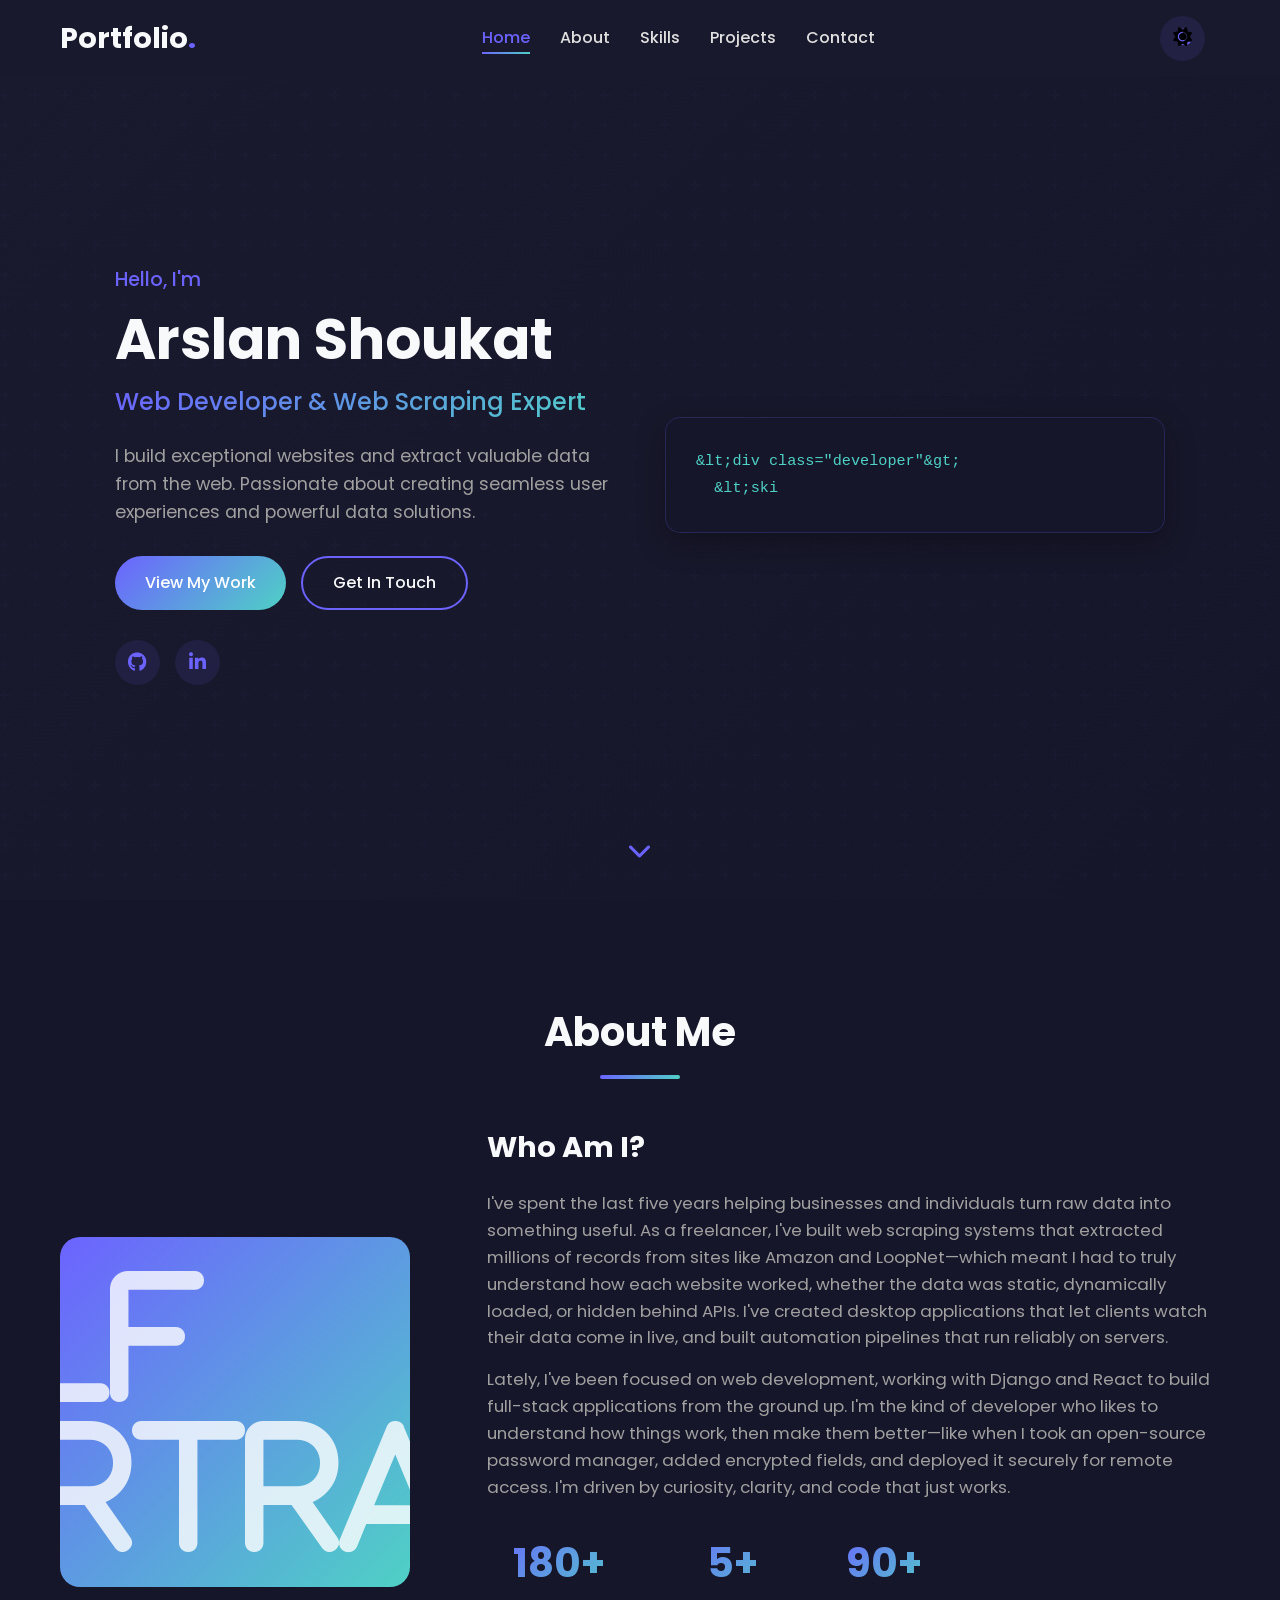
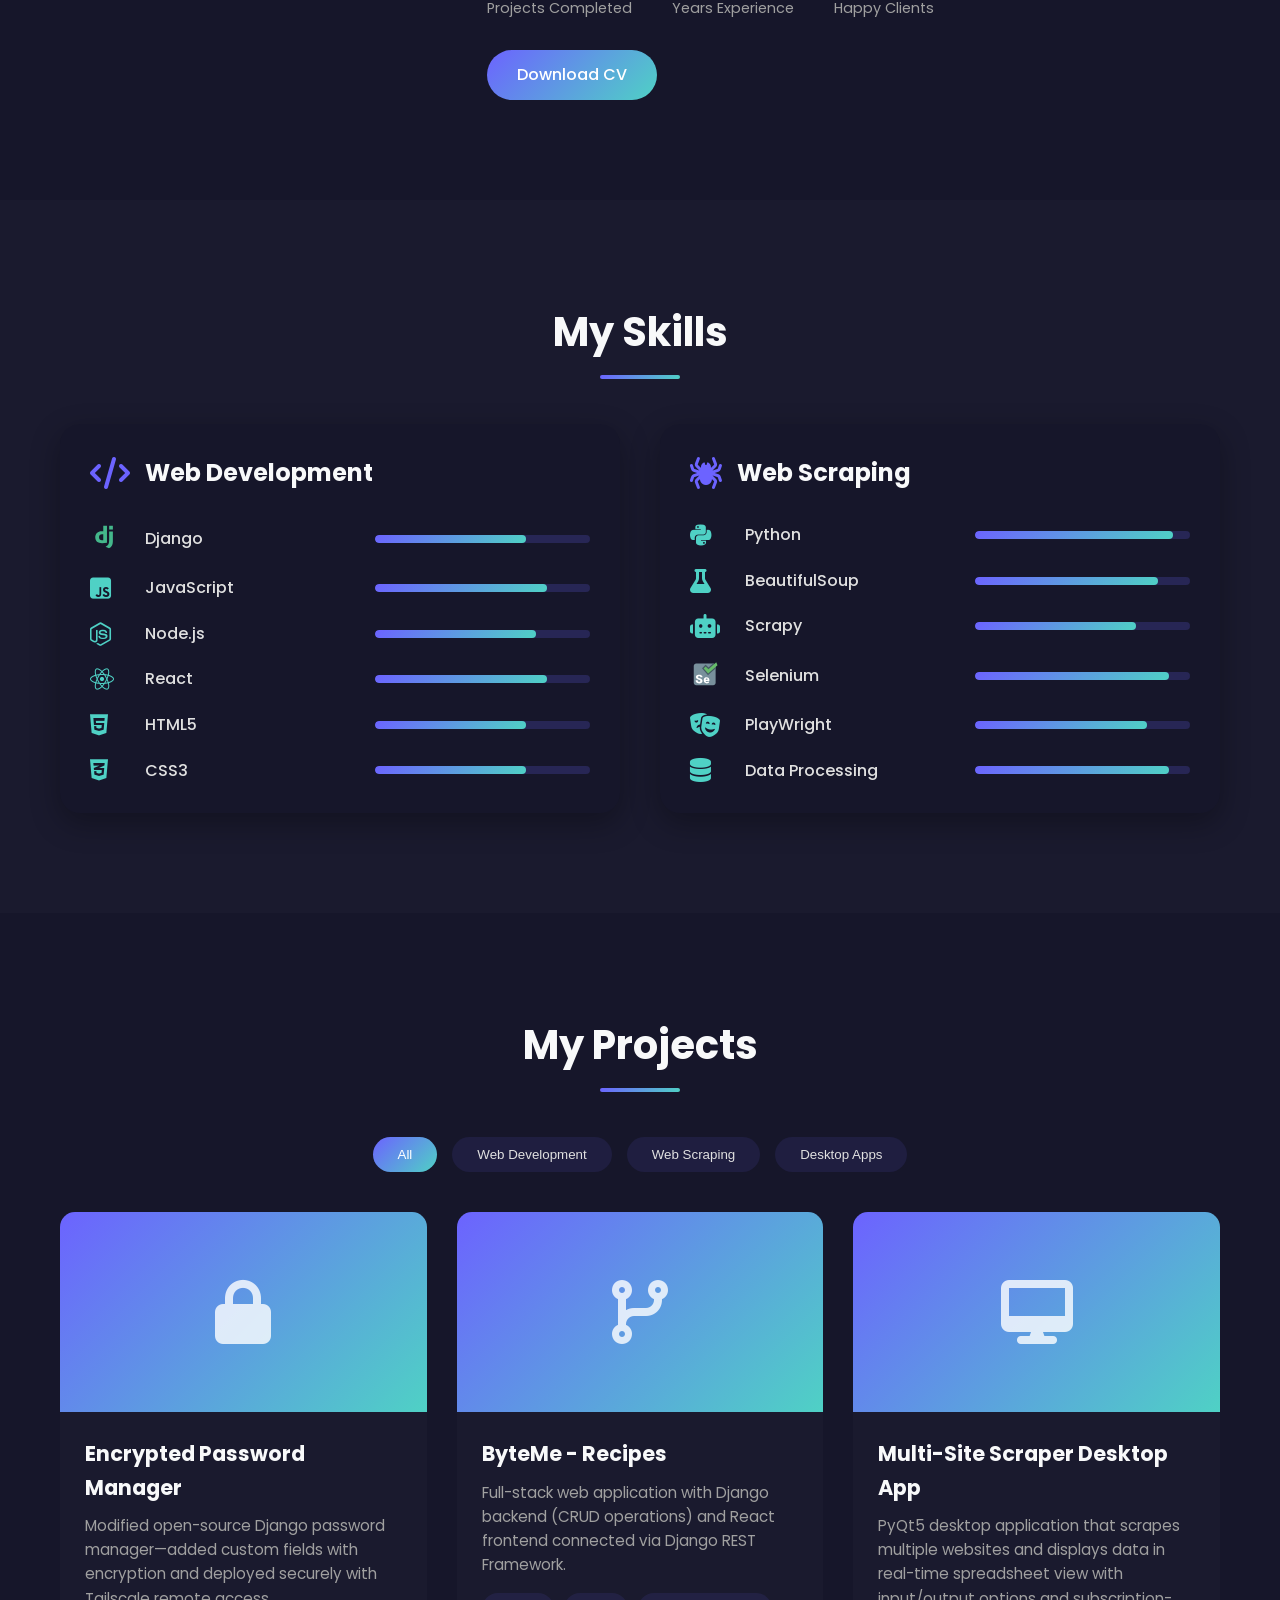
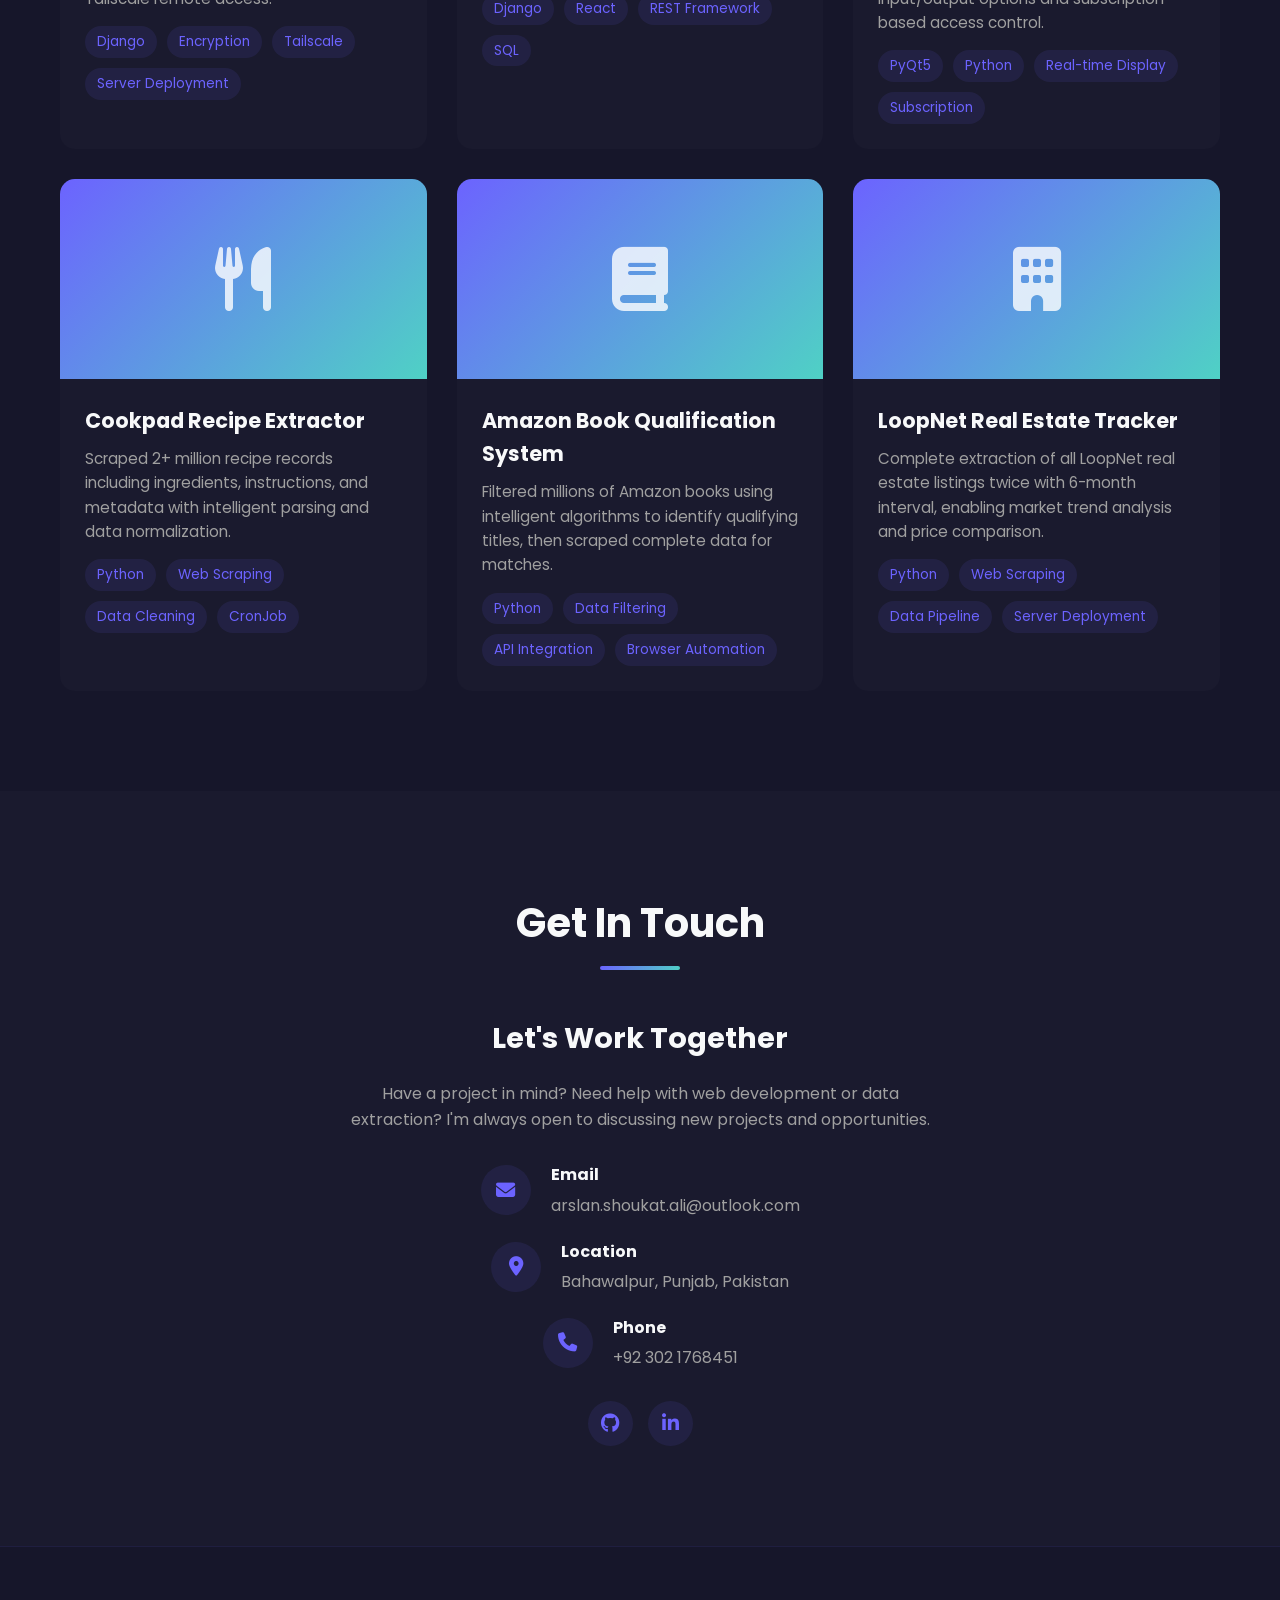
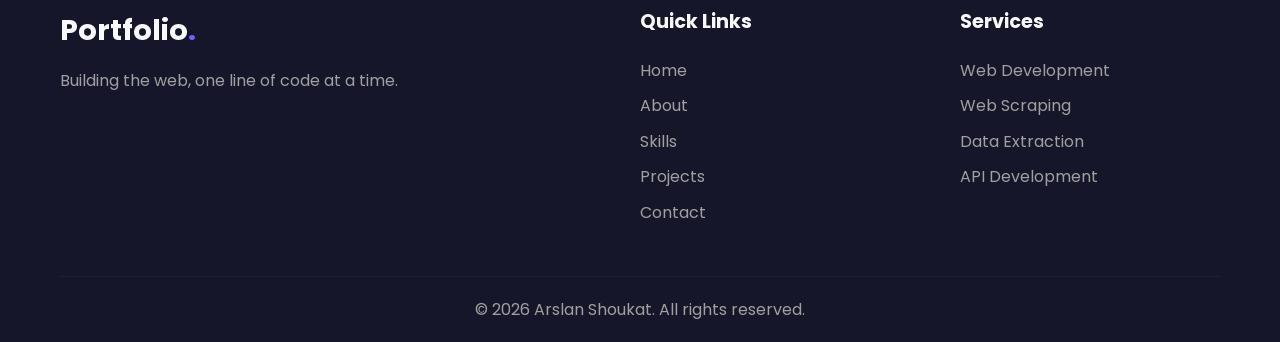
==== index.html @ bd9e1391 "porfolio static website files" ====
<!DOCTYPE html>
<html lang="en">

<head>
    <meta charset="UTF-8">
    <meta name="viewport" content="width=device-width, initial-scale=1.0">
    <title>Portfolio | Web Developer & Web Scraping Expert</title>
    <link rel="stylesheet" href="css/style.css">
    <link href="https://fonts.googleapis.com/css2?family=Poppins:wght@300;400;500;600;700&display=swap"
        rel="stylesheet">
    <link rel="stylesheet" href="https://cdnjs.cloudflare.com/ajax/libs/font-awesome/6.4.0/css/all.min.css">

    <link rel="stylesheet" href="https://cdn.jsdelivr.net/npm/devicon@2.14.0/devicon.min.css">
</head>

<body>
    <!-- Navigation -->
    <nav class="navbar">
        <div class="nav-container">
            <a href="#" class="logo">Portfolio<span>.</span></a>
            <ul class="nav-links">
                <li><a href="#home" class="active">Home</a></li>
                <li><a href="#about">About</a></li>
                <li><a href="#skills">Skills</a></li>
                <li><a href="#projects">Projects</a></li>
                <li><a href="#contact">Contact</a></li>
            </ul>
            <button class="theme-toggle" id="themeToggle" aria-label="Toggle theme">
                <i class="fas fa-moon"></i>
                <i class="fas fa-sun"></i>
            </button>
            <div class="hamburger">
                <span></span>
                <span></span>
                <span></span>
            </div>
        </div>
    </nav>

    <!-- Hero Section -->
    <section id="home" class="hero">
        <div class="hero-content">
            <div class="hero-text">
                <p class="greeting">Hello, I'm</p>
                <h1 class="name">Arslan Shoukat</h1>
                <h2 class="title">Web Developer & Web Scraping Expert</h2>
                <p class="description">
                    I build exceptional websites and extract valuable data from the web.
                    Passionate about creating seamless user experiences and powerful data solutions.
                </p>
                <div class="hero-buttons">
                    <a href="#projects" class="btn btn-primary">View My Work</a>
                    <a href="#contact" class="btn btn-secondary">Get In Touch</a>
                </div>
                <div class="social-links">
                    <a href="https://github.com/arslanshoukat328" aria-label="GitHub" target="_blank"><i
                            class="fab fa-github"></i></a>
                    <a href="https://www.linkedin.com/in/arslan-shoukat-python-full-stack/" aria-label="LinkedIn"
                        target="_blank"><i class="fab fa-linkedin-in"></i></a>
                    <!-- <a href="#" aria-label="Twitter"><i class="fab fa-twitter"></i></a> -->
                </div>
            </div>
            <div class="hero-image">
                <div class="image-wrapper">
                    <div class="code-animation">
                        <pre><code>&lt;div class="developer"&gt;
  &lt;skills&gt;
    Web Development
    Web Scraping
    Data Extraction
  &lt;/skills&gt;
&lt;/div&gt;</code></pre>
                    </div>
                </div>
            </div>
        </div>
        <div class="scroll-indicator">
            <a href="#about"><i class="fas fa-chevron-down"></i></a>
        </div>
    </section>

    <!-- About Section -->
    <section id="about" class="about">
        <div class="container">
            <h2 class="section-title">About Me</h2>
            <div class="about-content">
                <div class="about-image">
                    <div class="image-frame">
                        <i class="fas   "><img src="src\images\self-portrait.jpg" alt="Self Portrait"></i>
                    </div>
                </div>
                <div class="about-text">
                    <h3>Who Am I?</h3>
                    <p>
                        I've spent the last five years helping businesses and individuals turn raw data into something
                        useful. As a freelancer, I've built web scraping systems that extracted millions of records from
                        sites like Amazon and LoopNet—which meant I had to truly understand how each website worked,
                        whether the data was static, dynamically loaded, or hidden behind APIs. I've created desktop
                        applications that let clients watch their data come in live, and built automation pipelines that
                        run reliably on servers.

                    </p>
                    <p>
                        Lately, I've been focused on web development, working with Django and
                        React to build full-stack applications from the ground up. I'm the kind of developer who likes
                        to understand how things work, then make them better—like when I took an open-source password
                        manager, added encrypted fields, and deployed it securely for remote access. I'm driven by
                        curiosity, clarity, and code that just works.
                    </p>
                    <div class="about-stats">
                        <div class="stat">
                            <span class="stat-number">180+</span>
                            <span class="stat-label">Projects Completed</span>
                        </div>
                        <div class="stat">
                            <span class="stat-number">5+</span>
                            <span class="stat-label">Years Experience</span>
                        </div>
                        <div class="stat">
                            <span class="stat-number">90+</span>
                            <span class="stat-label">Happy Clients</span>
                        </div>
                    </div>
                    <a href="src\files\Arslan_Shoukat_(arslan.shoukat.ali@outlook.com)_CV.pdf" class="btn btn-primary"
                        target="_blank" download>Download CV</a>
                </div>
            </div>
        </div>
    </section>

    <!-- Skills Section -->
    <section id="skills" class="skills">
        <div class="container">
            <h2 class="section-title">My Skills</h2>
            <div class="skills-container">
                <!-- Web Development Skills -->
                <div class="skill-category">
                    <div class="category-header">
                        <i class="fas fa-code"></i>
                        <h3>Web Development</h3>
                    </div>
                    <div class="skills-grid">
                        <div class="skill-item">
                            <i class="fab"> <img src="src\images\django.svg" alt="" style="height: 30px;"></i>
                            <span>Django</span>
                            <div class="skill-bar">
                                <div class="skill-progress" data-progress="70"></div>
                            </div>
                        </div>

                        <div class="skill-item">
                            <i class="fab fa-js-square"></i>
                            <span>JavaScript</span>
                            <div class="skill-bar">
                                <div class="skill-progress" data-progress="80"></div>
                            </div>
                        </div>
                        <div class="skill-item">
                            <i class="fab fa-node-js"></i>
                            <span>Node.js</span>
                            <div class="skill-bar">
                                <div class="skill-progress" data-progress="75"></div>
                            </div>
                        </div>
                        <div class="skill-item">
                            <i class="fab fa-react"></i>
                            <span>React</span>
                            <div class="skill-bar">
                                <div class="skill-progress" data-progress="80"></div>
                            </div>
                        </div>

                        <div class="skill-item">
                            <i class="fab fa-html5"></i>
                            <span>HTML5</span>
                            <div class="skill-bar">
                                <div class="skill-progress" data-progress="70"></div>
                            </div>
                        </div>
                        <div class="skill-item">
                            <i class="fab fa-css3-alt"></i>
                            <span>CSS3</span>
                            <div class="skill-bar">
                                <div class="skill-progress" data-progress="70"></div>
                            </div>
                        </div>
                    </div>
                </div>

                <!-- Web Scraping Skills -->
                <div class="skill-category">
                    <div class="category-header">
                        <i class="fas fa-spider"></i>
                        <h3>Web Scraping</h3>
                    </div>
                    <div class="skills-grid">
                        <div class="skill-item">
                            <i class="fab fa-python"></i>
                            <span>Python</span>
                            <div class="skill-bar">
                                <div class="skill-progress" data-progress="92"></div>
                            </div>
                        </div>
                        <div class="skill-item">
                            <i class="fas fa-flask"></i>
                            <span>BeautifulSoup</span>
                            <div class="skill-bar">
                                <div class="skill-progress" data-progress="85"></div>
                            </div>
                        </div>
                        <div class="skill-item">
                            <i class="fas fa-robot"></i>
                            <span>Scrapy</span>
                            <div class="skill-bar">
                                <div class="skill-progress" data-progress="75"></div>
                            </div>
                        </div>
                        <div class="skill-item">
                            <i class="fas fab-selenium "><img src="src\images\selenium.svg" alt=""
                                    style="height: 30px;"></i>
                            <span>Selenium</span>
                            <div class="skill-bar">
                                <div class="skill-progress" data-progress="90"></div>
                            </div>
                        </div>
                        <div class="skill-item">
                            <i class="fas fa-theater-masks"></i>
                            <span>PlayWright</span>
                            <div class="skill-bar">
                                <div class="skill-progress" data-progress="80"></div>
                            </div>
                        </div>
                        <div class="skill-item">
                            <i class="fas fa-database"></i>
                            <span>Data Processing</span>
                            <div class="skill-bar">
                                <div class="skill-progress" data-progress="90"></div>
                            </div>
                        </div>
                    </div>
                </div>
            </div>
        </div>
    </section>

    <section id="projects" class="projects">
        <div class="container">
            <h2 class="section-title">My Projects</h2>
            <div class="project-filters">
                <button class="filter-btn active" data-filter="all">All</button>
                <button class="filter-btn" data-filter="web">Web Development</button>
                <button class="filter-btn" data-filter="scraping">Web Scraping</button>
                <button class="filter-btn" data-filter="desktop">Desktop Apps</button>
            </div>
            <div class="projects-grid">
                <!-- Password Manager (Web) -->
                <div class="project-card" data-category="web">
                    <div class="project-image">
                        <div class="project-placeholder">
                            <i class="fas fa-lock"></i>
                        </div>


                    </div>
                    <div class="project-info">
                        <h3>Encrypted Password Manager</h3>
                        <p>Modified open-source Django password manager—added custom fields with encryption and deployed
                            securely with Tailscale remote access.</p>
                        <div class="project-tags">
                            <span>Django</span>
                            <span>Encryption</span>
                            <span>Tailscale</span>
                            <span>Server Deployment</span>
                        </div>
                    </div>
                </div>

                <!-- Full-Stack Web App (Web) -->
                <div class="project-card" data-category="web">
                    <div class="project-image">
                        <div class="project-placeholder">
                            <i class="fas fa-code-branch"></i>
                        </div>

                    </div>
                    <div class="project-info">
                        <h3>ByteMe - Recipes </h3>
                        <p>Full-stack web application with Django backend (CRUD operations) and React frontend connected
                            via Django REST Framework.</p>
                        <div class="project-tags">
                            <span>Django</span>
                            <span>React</span>
                            <span>REST Framework</span>
                            <span>SQL</span>
                        </div>
                    </div>
                </div>

                <!-- Desktop Scraper App (Desktop) -->
                <div class="project-card" data-category="desktop">
                    <div class="project-image">
                        <div class="project-placeholder">
                            <i class="fas fa-desktop"></i>
                        </div>

                    </div>
                    <div class="project-info">
                        <h3>Multi-Site Scraper Desktop App</h3>
                        <p>PyQt5 desktop application that scrapes multiple websites and displays data in real-time
                            spreadsheet view with input/output options and subscription-based access control.</p>
                        <div class="project-tags">
                            <span>PyQt5</span>
                            <span>Python</span>
                            <span>Real-time Display</span>
                            <span>Subscription</span>
                        </div>
                    </div>
                </div>

                <!-- Cookpad Scraper (Scraping) -->
                <div class="project-card" data-category="scraping">
                    <div class="project-image">
                        <div class="project-placeholder">
                            <i class="fas fa-utensils"></i>
                        </div>

                    </div>
                    <div class="project-info">
                        <h3>Cookpad Recipe Extractor</h3>
                        <p>Scraped 2+ million recipe records including ingredients, instructions, and metadata with
                            intelligent parsing and data normalization.</p>
                        <div class="project-tags">
                            <span>Python</span>
                            <span>Web Scraping</span>
                            <span>Data Cleaning</span>
                            <span>CronJob</span>
                        </div>
                    </div>
                </div>

                <!-- Amazon Book Filter (Scraping) -->
                <div class="project-card" data-category="scraping">
                    <div class="project-image">
                        <div class="project-placeholder">
                            <i class="fas fa-book"></i>
                        </div>

                    </div>
                    <div class="project-info">
                        <h3>Amazon Book Qualification System</h3>
                        <p>Filtered millions of Amazon books using intelligent algorithms to identify qualifying titles,
                            then scraped complete data for matches.</p>
                        <div class="project-tags">
                            <span>Python</span>
                            <span>Data Filtering</span>
                            <span>API Integration</span>
                            <span>Browser Automation</span>
                        </div>
                    </div>
                </div>

                <!-- LoopNet Real Estate (Scraping) -->
                <div class="project-card" data-category="scraping">
                    <div class="project-image">
                        <div class="project-placeholder">
                            <i class="fas fa-building"></i>
                        </div>

                    </div>
                    <div class="project-info">
                        <h3>LoopNet Real Estate Tracker</h3>
                        <p>Complete extraction of all LoopNet real estate listings twice with 6-month interval, enabling
                            market trend analysis and price comparison.</p>
                        <div class="project-tags">
                            <span>Python</span>
                            <span>Web Scraping</span>
                            <span>Data Pipeline</span>
                            <span>Server Deployment</span>
                        </div>
                    </div>
                </div>
            </div>
        </div>
    </section>
    <!-- Contact Section -->
    <section id="contact" class="contact">
        <div class="container">
            <h2 class="section-title">Get In Touch</h2>
            <div class="contact-content">
                <div class="contact-info">
                    <h3>Let's Work Together</h3>
                    <p>Have a project in mind? Need help with web development or data extraction?
                        I'm always open to discussing new projects and opportunities.</p>
                    <div class="contact-details">
                        <div class="contact-item">
                            <i class="fas fa-envelope"></i>
                            <div>
                                <h4>Email</h4>
                                <p>arslan.shoukat.ali@outlook.com</p>
                            </div>
                        </div>
                        <div class="contact-item">
                            <i class="fas fa-map-marker-alt"></i>
                            <div>
                                <h4>Location</h4>
                                <p>Bahawalpur, Punjab, Pakistan</p>
                            </div>
                        </div>
                        <div class="contact-item">
                            <i class="fas fa-phone"></i>
                            <div>
                                <h4>Phone</h4>
                                <p>+92 302 1768451</p>
                            </div>
                        </div>
                    </div>
                    <div class="social-links contact-social">
                        <a href="https://github.com/arslanshoukat328" aria-label="GitHub" target="_blank"><i
                                class="fab fa-github"></i></a>
                        <a href="https://www.linkedin.com/in/arslan-shoukat-python-full-stack/" aria-label="LinkedIn"
                            target="_blank"><i class="fab fa-linkedin-in"></i></a>
                    </div>
                </div>
            </div>
        </div>
    </section>

    <!-- Footer -->
    <footer class="footer">
        <div class="container">
            <div class="footer-content">
                <div class="footer-logo">
                    <a href="#">Portfolio<span>.</span></a>
                    <p>Building the web, one line of code at a time.</p>
                </div>
                <div class="footer-links">
                    <h4>Quick Links</h4>
                    <ul>
                        <li><a href="#home">Home</a></li>
                        <li><a href="#about">About</a></li>
                        <li><a href="#skills">Skills</a></li>
                        <li><a href="#projects">Projects</a></li>
                        <li><a href="#contact">Contact</a></li>
                    </ul>
                </div>
                <div class="footer-services">
                    <h4>Services</h4>
                    <ul>
                        <li>Web Development</li>
                        <li>Web Scraping</li>
                        <li>Data Extraction</li>
                        <li>API Development</li>
                    </ul>
                </div>
            </div>
            <div class="footer-bottom">
                <p>&copy; 2026 Arslan Shoukat. All rights reserved.</p>
            </div>
        </div>
    </footer>

    <script src="js/script.js"></script>
</body>

</html>
---- css/style.css ----
/* ===== CSS Variables ===== */
:root {
    --primary-color: #6c63ff;
    --secondary-color: #4fd1c5;
    --dark-color: #1a1a2e;
    --darker-color: #16162a;
    --light-color: #f8f9fa;
    --text-color: #e0e0e0;
    --text-muted: #a0a0a0;
    --gradient: linear-gradient(135deg, var(--primary-color), var(--secondary-color));
    --shadow: 0 10px 30px rgba(0, 0, 0, 0.3);
    --transition: all 0.3s ease;
    
    /* Theme-specific variables (Dark Mode - Default) */
    --bg-primary: #1a1a2e;
    --bg-secondary: #16162a;
    --bg-card: #16162a;
    --text-primary: #f8f9fa;
    --text-secondary: #e0e0e0;
    --text-tertiary: #a0a0a0;
    --nav-bg: rgba(26, 26, 46, 0.95);
    --input-bg: #1a1a2e;
    --skill-bar-bg: rgba(108, 99, 255, 0.2);
}

/* Light Mode */
[data-theme="light"] {
    --bg-primary: #f8f9fa;
    --bg-secondary: #ffffff;
    --bg-card: #ffffff;
    --text-primary: #1a1a2e;
    --text-secondary: #333333;
    --text-tertiary: #666666;
    --nav-bg: rgba(255, 255, 255, 0.95);
    --input-bg: #f0f0f0;
    --skill-bar-bg: rgba(108, 99, 255, 0.15);
    --shadow: 0 10px 30px rgba(0, 0, 0, 0.1);
}

/* ===== Reset & Base Styles ===== */
* {
    margin: 0;
    padding: 0;
    box-sizing: border-box;
}

html {
    scroll-behavior: smooth;
}

body {
    font-family: 'Poppins', sans-serif;
    background-color: var(--bg-primary);
    color: var(--text-secondary);
    line-height: 1.6;
    overflow-x: hidden;
    transition: background-color 0.3s ease, color 0.3s ease;
}

a {
    text-decoration: none;
    color: inherit;
}

ul {
    list-style: none;
}

img {
    max-width: 100%;
}

.container {
    max-width: 1200px;
    margin: 0 auto;
    padding: 0 20px;
}
/* Theme Toggle ===== */
.theme-toggle {
    background: rgba(108, 99, 255, 0.1);
    border: none;
    width: 45px;
    height: 45px;
    border-radius: 50%;
    cursor: pointer;
    display: flex;
    justify-content: center;
    align-items: center;
    transition: var(--transition);
    margin-right: 15px;
    position: relative;
}

.theme-toggle:hover {
    background: var(--primary-color);
}

.theme-toggle i {
    font-size: 1.2rem;
    position: absolute;
    transition: var(--transition);
}

.theme-toggle .fa-moon {
    color: var(--primary-color);
    opacity: 1;
    transform: rotate(0deg);
}
text-primary
.theme-toggle .fa-sun {
    color: #ffd700;
    opacity: 0;
    transform: rotate(-180deg);
}

.theme-toggle:hover .fa-moon {
    color: white;
}

[data-theme="light"] .theme-toggle .fa-moon {
    opacity: 0;
    transform: rotate(180deg);
}

[data-theme="light"] .theme-toggle .fa-sun {
    opacity: 1;
    transform: rotate(0deg);
}

[data-theme="light"] .theme-toggle:hover {
    background: #ffd700;
}

[data-theme="light"] .theme-toggle:hover .fa-sun {
    color: white;
}

/* ===== Navigation ===== */
.navbar {
    position: fixed;
    top: 0;
    left: 0;
    width: 100%;
    z-index: 1000;
    background: var(--nav-bg);
    background: rgba(26, 26, 46, 0.95);
    backdrop-filter: blur(10px);
    padding: 15px 0;
    transition: var(--transition);
}

.navbar.scrolled {
    padding: 10px 0;
    box-shadow: var(--shadow);
}

.nav-container {
    max-width: 1200px;
    margin: 0 auto;
    padding: 0 20px;
    display: flex;
    justify-content: space-between;
    align-items: center;
}

.logo {
    font-size: 1.8rem;
    font-weight: 700;
    color: var(--light-color);
}

.logo span {
    color: var(--primary-color);
}

.nav-links {
    display: flex;
    gap: 30px;
}

.nav-links a {
    color: var(--text-secondary);
    font-weight: 500;
    position: relative;
    transition: var(--transition);
}

.nav-links a::after {
    content: '';
    position: absolute;
    bottom: -5px;
    left: 0;
    width: 0;
    height: 2px;
    background: var(--gradient);
    transition: var(--transition);
}

.nav-links a:hover,
.nav-links a.active {
    color: var(--primary-color);
}

.nav-links a:hover::after,
.nav-links a.active::after {
    width: 100%;
}

.hamburger {
    display: none;
    flex-direction: column;
    cursor: pointer;
    gap: 5px;
}

.hamburger span {
    width: 25px;
    height: 3px;
    background: var(--text-primary);
    transition: var(--transition);
}

/* ===== Hero Section ===== */
.hero {
    min-height: 100vh;
    display: flex;
    flex-direction: column;
    justify-content: center;
    align-items: center;
    padding: 100px 20px 50px;
    position: relative;
    background: linear-gradient(135deg, var(--bg-primary) 0%, var(--bg-secondary) 100%);
}

.hero::before {
    content: '';
    position: absolute;
    top: 0;
    left: 0;
    width: 100%;
    height: 100%;
    background: url("data:image/svg+xml,%3Csvg width='60' height='60' viewBox='0 0 60 60' xmlns='http://www.w3.org/2000/svg'%3E%3Cg fill='none' fill-rule='evenodd'%3E%3Cg fill='%236c63ff' fill-opacity='0.03'%3E%3Cpath d='M36 34v-4h-2v4h-4v2h4v4h2v-4h4v-2h-4zm0-30V0h-2v4h-4v2h4v4h2V6h4V4h-4zM6 34v-4H4v4H0v2h4v4h2v-4h4v-2H6zM6 4V0H4v4H0v2h4v4h2V6h4V4H6z'/%3E%3C/g%3E%3C/g%3E%3C/svg%3E");
    opacity: 0.5;
}

.hero-content {
    max-width: 1200px;
    margin: 0 auto;
    display: grid;
    grid-template-columns: 1fr 1fr;
    gap: 50px;
    align-items: center;
    position: relative;
    z-index: 1;
}

.hero-text {
    animation: fadeInLeft 1s ease;
}

.greeting {
    color: var(--primary-color);
    font-size: 1.2rem;
    font-weight: 500;
    margin-bottom: 10px;
}

.name {
    font-size: 3.5rem;
    font-weight: 700;
    color: var(--text-primary);
    margin-bottom: 10px;
    line-height: 1.2;
}

.title {
    font-size: 1.5rem;
    font-weight: 500;
    background: var(--gradient);
    -webkit-background-clip: text;
    -webkit-text-fill-color: transparent;
    background-clip: text;
    margin-bottom: 20px;
}

.description {
    color: var(--text-tertiary);
    font-size: 1.1rem;
    margin-bottom: 30px;
    max-width: 500px;
}

.hero-buttons {
    display: flex;
    gap: 15px;
    margin-bottom: 30px;
}

.btn {
    display: inline-flex;
    align-items: center;
    gap: 10px;
    padding: 12px 30px;
    border-radius: 50px;
    font-weight: 500;
    transition: var(--transition);
    cursor: pointer;
    border: none;
    font-size: 1rem;
}

.btn-primary {
    background: var(--gradient);
    color: white;
}

.btn-primary:hover {
    transform: translateY(-3px);
    box-shadow: 0 10px 20px rgba(108, 99, 255, 0.3);
}

.btn-secondary {
    background: transparent;
    color: var(--text-primary);
    border: 2px solid var(--primary-color);
}

.btn-secondary:hover {
    background: var(--primary-color);
    transform: translateY(-3px);
}

.social-links {
    display: flex;
    gap: 15px;
}

.social-links a {
    width: 45px;
    height: 45px;
    border-radius: 50%;
    background: rgba(108, 99, 255, 0.1);
    display: flex;
    justify-content: center;
    align-items: center;
    color: var(--primary-color);
    font-size: 1.2rem;
    transition: var(--transition);
}

.social-links a:hover {
    background: var(--primary-color);
    color: white;
    transform: translateY(-3px);
}

.hero-image {
    animation: fadeInRight 1s ease;
}

.image-wrapper {
    position: relative;
}

.code-animation {
    background: var(--bg-secondary);
    border-radius: 15px;
    padding: 30px;
    box-shadow: var(--shadow);
    border: 1px solid rgba(108, 99, 255, 0.2);
    overflow: hidden;
}

.code-animation::before {
    content: '';
    position: absolute;
    top: 15px;
    left: 15px;
    display: flex;
    gap: 8px;
}

.code-animation pre {
    margin: 0;
    font-family: 'Courier New', monospace;
    color: var(--secondary-color);
    font-size: 0.95rem;
    line-height: 1.8;
    animation: typing 3s steps(30) infinite;
}

.scroll-indicator {
    position: absolute;
    bottom: 30px;
    left: 50%;
    transform: translateX(-50%);
    animation: bounce 2s infinite;
}

.scroll-indicator a {
    color: var(--primary-color);
    font-size: 1.5rem;
}

/* ===== Section Styles ===== */
section {
    padding: 100px 0;
}

.section-title {
    text-align: center;
    font-size: 2.5rem;
    font-weight: 700;
    margin-bottom: 60px;
    color: var(--text-primary);
    position: relative;
}

.section-title::after {
    content: '';
    position: absolute;
    bottom: -15px;
    left: 50%;
    transform: translateX(-50%);
    width: 80px;
    height: 4px;
    background: var(--gradient);
    border-radius: 2px;
}

/* ===== About Section ===== */
.about {
    background: var(--bg-secondary);
}

.about-content {
    display: grid;
    grid-template-columns: 1fr 2fr;
    gap: 60px;
    align-items: center;
}

.about-image {
    position: relative;
}

.image-frame {
    width: 100%;
    max-width: 350px;
    aspect-ratio: 1;
    background: var(--gradient);
    border-radius: 20px;
    display: flex;
    justify-content: center;
    align-items: center;
    position: relative;
    overflow: hidden;
}

.image-frame i {
    font-size: 150px;
    color: rgba(255, 255, 255, 0.8);
}

.about-text h3 {
    font-size: 1.8rem;
    color: var(--text-primary);
    margin-bottom: 20px;
}

.about-text p {
    color: var(--text-tertiary);
    margin-bottom: 15px;
    font-size: 1.05rem;
}

.about-text strong {
    color: var(--primary-color);
}

.about-stats {
    display: flex;
    gap: 40px;
    margin: 30px 0;
}

.stat {
    text-align: center;
}

.stat-number {
    display: block;
    font-size: 2.5rem;
    font-weight: 700;
    background: var(--gradient);
    -webkit-background-clip: text;
    -webkit-text-fill-color: transparent;
    background-clip: text;
}

.stat-label {
    color: var(--text-tertiary);
    font-size: 0.9rem;
}

/* ===== Skills Section ===== */
.skills-container {
    display: grid;
    grid-template-columns: repeat(2, 1fr);
    gap: 40px;
}

.skill-category {
    background: var(--bg-card);
    border-radius: 20px;
    padding: 30px;
    box-shadow: var(--shadow);
    transition: var(--transition);
}

.skill-category:hover {
    transform: translateY(-5px);
}

.category-header {
    display: flex;
    align-items: center;
    gap: 15px;
    margin-bottom: 30px;
}

.category-header i {
    font-size: 2rem;
    color: var(--primary-color);
}

.category-header h3 {
    font-size: 1.5rem;
    color: var(--text-primary);
}

.skills-grid {
    display: grid;
    gap: 20px;
}

.skill-item {
    display: grid;
    grid-template-columns: 40px 1fr 1fr;
    align-items: center;
    gap: 15px;
}

.skill-item i {
    font-size: 1.5rem;
    color: var(--secondary-color);
}

.skill-item span {
    font-weight: 500;
}

.skill-bar {
    height: 8px;
    background: var(--skill-bar-bg);
    border-radius: 4px;
    overflow: hidden;
}

.skill-progress {
    height: 100%;
    background: var(--gradient);
    border-radius: 4px;
    width: 0;
    transition: width 1s ease;
}

/* ===== Projects Section ===== */
.projects {
    background: var(--bg-secondary);
}

.project-filters {
    display: flex;
    justify-content: center;
    gap: 15px;
    margin-bottom: 40px;
    flex-wrap: wrap;
}

.filter-btn {
    padding: 10px 25px;
    border: none;
    background: rgba(108, 99, 255, 0.1);
    color: var(--text-secondary);
    border-radius: 50px;
    cursor: pointer;
    transition: var(--transition);
    font-weight: 500;
}

.filter-btn:hover,
.filter-btn.active {
    background: var(--gradient);
    color: white;
}

.projects-grid {
    display: grid;
    grid-template-columns: repeat(auto-fit, minmax(350px, 1fr));
    gap: 30px;
}

.project-card {
    background: var(--bg-primary);
    border-radius: 15px;
    overflow: hidden;
    transition: var(--transition);
}

.project-card:hover {
    transform: translateY(-10px);
    box-shadow: var(--shadow);
}

.project-image {
    position: relative;
    height: 200px;
    overflow: hidden;
}

.project-placeholder {
    width: 100%;
    height: 100%;
    background: var(--gradient);
    display: flex;
    justify-content: center;
    align-items: center;
}

.project-placeholder i {
    font-size: 4rem;
    color: rgba(255, 255, 255, 0.8);
}

.project-overlay {
    position: absolute;
    top: 0;
    left: 0;
    width: 100%;
    height: 100%;
    background: rgba(26, 26, 46, 0.9);
    display: flex;
    justify-content: center;
    align-items: center;
    gap: 20px;
    opacity: 0;
    transition: var(--transition);
}

[data-theme="light"] .project-overlay {
    background: rgba(108, 99, 255, 0.9);
}

.project-card:hover .project-overlay {
    opacity: 1;
}

.project-link {
    width: 50px;
    height: 50px;
    border-radius: 50%;
    background: var(--primary-color);
    display: flex;
    justify-content: center;
    align-items: center;
    color: white;
    font-size: 1.2rem;
    transition: var(--transition);
}

.project-link:hover {
    background: var(--secondary-color);
    transform: scale(1.1);
}

.project-info {
    padding: 25px;
}

.project-info h3 {
    font-size: 1.3rem;
    color: var(--text-primary);
    margin-bottom: 10px;
}

.project-info p {
    color: var(--text-tertiary);
    font-size: 0.95rem;
    margin-bottom: 15px;
}

.project-tags {
    display: flex;
    gap: 10px;
    flex-wrap: wrap;
}

.project-tags span {
    padding: 5px 12px;
    background: rgba(108, 99, 255, 0.1);
    color: var(--primary-color);
    border-radius: 20px;
    font-size: 0.85rem;
}

/* ===== Contact Section ===== */
.contact-content {
    display: flex;
    justify-content: center;
}

.contact-info {
    max-width: 600px;
    text-align: center;
}

.contact-info h3 {
    font-size: 1.8rem;
    color: var(--text-primary);
    margin-bottom: 20px;
}

.contact-info > p {
    color: var(--text-tertiary);
    margin-bottom: 30px;
}

.contact-details {
    margin-bottom: 30px;
}

.contact-item {
    display: flex;
    align-items: center;
    justify-content: center;
    gap: 20px;
    margin-bottom: 20px;
    text-align: left;
}

.contact-item i {
    width: 50px;
    height: 50px;
    background: rgba(108, 99, 255, 0.1);
    border-radius: 50%;
    display: flex;
    justify-content: center;
    align-items: center;
    color: var(--primary-color);
    font-size: 1.2rem;
}

.contact-item h4 {
    color: var(--text-primary);
    font-size: 1rem;
    margin-bottom: 5px;
}

.contact-item p {
    color: var(--text-tertiary);
}

.contact-social {
    justify-content: center;
}

.contact-social a {
    background: rgba(108, 99, 255, 0.1);
}

.contact-form {
    background: var(--bg-card);
    padding: 40px;
    border-radius: 20px;
    box-shadow: var(--shadow);
}

.form-group {
    margin-bottom: 20px;
}

.form-group input,
.form-group textarea {
    width: 100%;
    padding: 15px 20px;
    background: var(--input-bg);
    border: 2px solid transparent;
    border-radius: 10px;
    color: var(--text-secondary);
    font-family: inherit;
    font-size: 1rem;
    transition: var(--transition);
}

.form-group input:focus,
.form-group textarea:focus {
    outline: none;
    border-color: var(--primary-color);
}

.form-group textarea {
    resize: vertical;
    min-height: 120px;
}

.contact-form .btn {
    width: 100%;
    justify-content: center;
}

/* ===== Footer ===== */
.footer {
    background: var(--bg-secondary);
    padding: 60px 0 20px;
    border-top: 1px solid rgba(108, 99, 255, 0.1);
}

.footer-content {
    display: grid;
    grid-template-columns: 2fr 1fr 1fr;
    gap: 60px;
    margin-bottom: 40px;
}

.footer-logo a {
    font-size: 1.8rem;
    font-weight: 700;
    color: var(--text-primary);
}

.footer-logo span {
    color: var(--primary-color);
}

.footer-logo p {
    color: var(--text-tertiary);
    margin-top: 15px;
}

.footer-links h4,
.footer-services h4 {
    color: var(--text-primary);
    font-size: 1.2rem;
    margin-bottom: 20px;
}

.footer-links ul li,
.footer-services ul li {
    margin-bottom: 10px;
}

.footer-links ul li a {
    color: var(--text-tertiary);
    transition: var(--transition);
}

.footer-links ul li a:hover {
    color: var(--primary-color);
    padding-left: 5px;
}

.footer-services ul li {
    color: var(--text-tertiary);
}

.footer-bottom {
    text-align: center;
    padding-top: 20px;
    border-top: 1px solid rgba(108, 99, 255, 0.1);
}

.footer-bottom p {
    color: var(--text-tertiary);
}

/* ===== Animations ===== */
@keyframes fadeInLeft {
    from {
        opacity: 0;
        transform: translateX(-50px);
    }
    to {
        opacity: 1;
        transform: translateX(0);
    }
}

@keyframes fadeInRight {
    from {
        opacity: 0;
        transform: translateX(50px);
    }
    to {
        opacity: 1;
        transform: translateX(0);
    }
}

@keyframes bounce {
    0%, 20%, 50%, 80%, 100% {
        transform: translateX(-50%) translateY(0);
    }
    40% {
        transform: translateX(-50%) translateY(-10px);
    }
    60% {
        transform: translateX(-50%) translateY(-5px);
    }
}

@keyframes typing {
    from {
        opacity: 0.5;
    }
    to {
        opacity: 1;
    }
}

/* ===== Responsive Design ===== */
@media (max-width: 1024px) {
    .hero-content {
        grid-template-columns: 1fr;
        text-align: center;
    }

    .hero-text {
        order: 1;
    }

    .hero-image {
        order: 2;
    }

    .description {
        margin-left: auto;
        margin-right: auto;
    }

    .hero-buttons {
        justify-content: center;
    }

    .social-links {
        justify-content: center;
    }

    .about-content {
        grid-template-columns: 1fr;
        text-align: center;
    }

    .image-frame {
        margin: 0 auto;
    }

    .about-stats {
        justify-content: center;
    }

    .skills-container {
        grid-template-columns: 1fr;
    }

    .footer-content {
        grid-template-columns: 1fr;
        text-align: center;
        gap: 40px;
    }
}

@media (max-width: 768px) {
    .nav-links {
        position: fixed;
        top: 70px;
        left: -100%;
        width: 100%;
        height: calc(100vh - 70px);
        background: var(--bg-primary);
        flex-direction: column;
        justify-content: center;
        align-items: center;
        transition: var(--transition);
    }

    .nav-links.active {
        left: 0;
    }

    .hamburger {
        display: flex;
    }

    .hamburger.active span:nth-child(1) {
        transform: rotate(45deg) translate(5px, 5px);
    }

    .hamburger.active span:nth-child(2) {
        opacity: 0;
    }

    .hamburger.active span:nth-child(3) {
        transform: rotate(-45deg) translate(7px, -6px);
    }

    .name {
        font-size: 2.5rem;
    }

    .title {
        font-size: 1.2rem;
    }

    .section-title {
        font-size: 2rem;
    }

    .skill-item {
        grid-template-columns: 30px 1fr;
    }

    .skill-bar {
        grid-column: span 2;
    }

    .projects-grid {
        grid-template-columns: 1fr;
    }

    .hero-buttons {
        flex-direction: column;
        align-items: center;
    }

    .btn {
        width: 100%;
        max-width: 250px;
        justify-content: center;
    }
}

@media (max-width: 480px) {
    section {
        padding: 60px 0;
    }

    .name {
        font-size: 2rem;
    }

    .about-stats {
        flex-direction: column;
        gap: 20px;
    }

    .contact-form {
        padding: 25px;
    }

    .project-filters {
        gap: 10px;
    }

    .filter-btn {
        padding: 8px 16px;
        font-size: 0.9rem;
    }
}
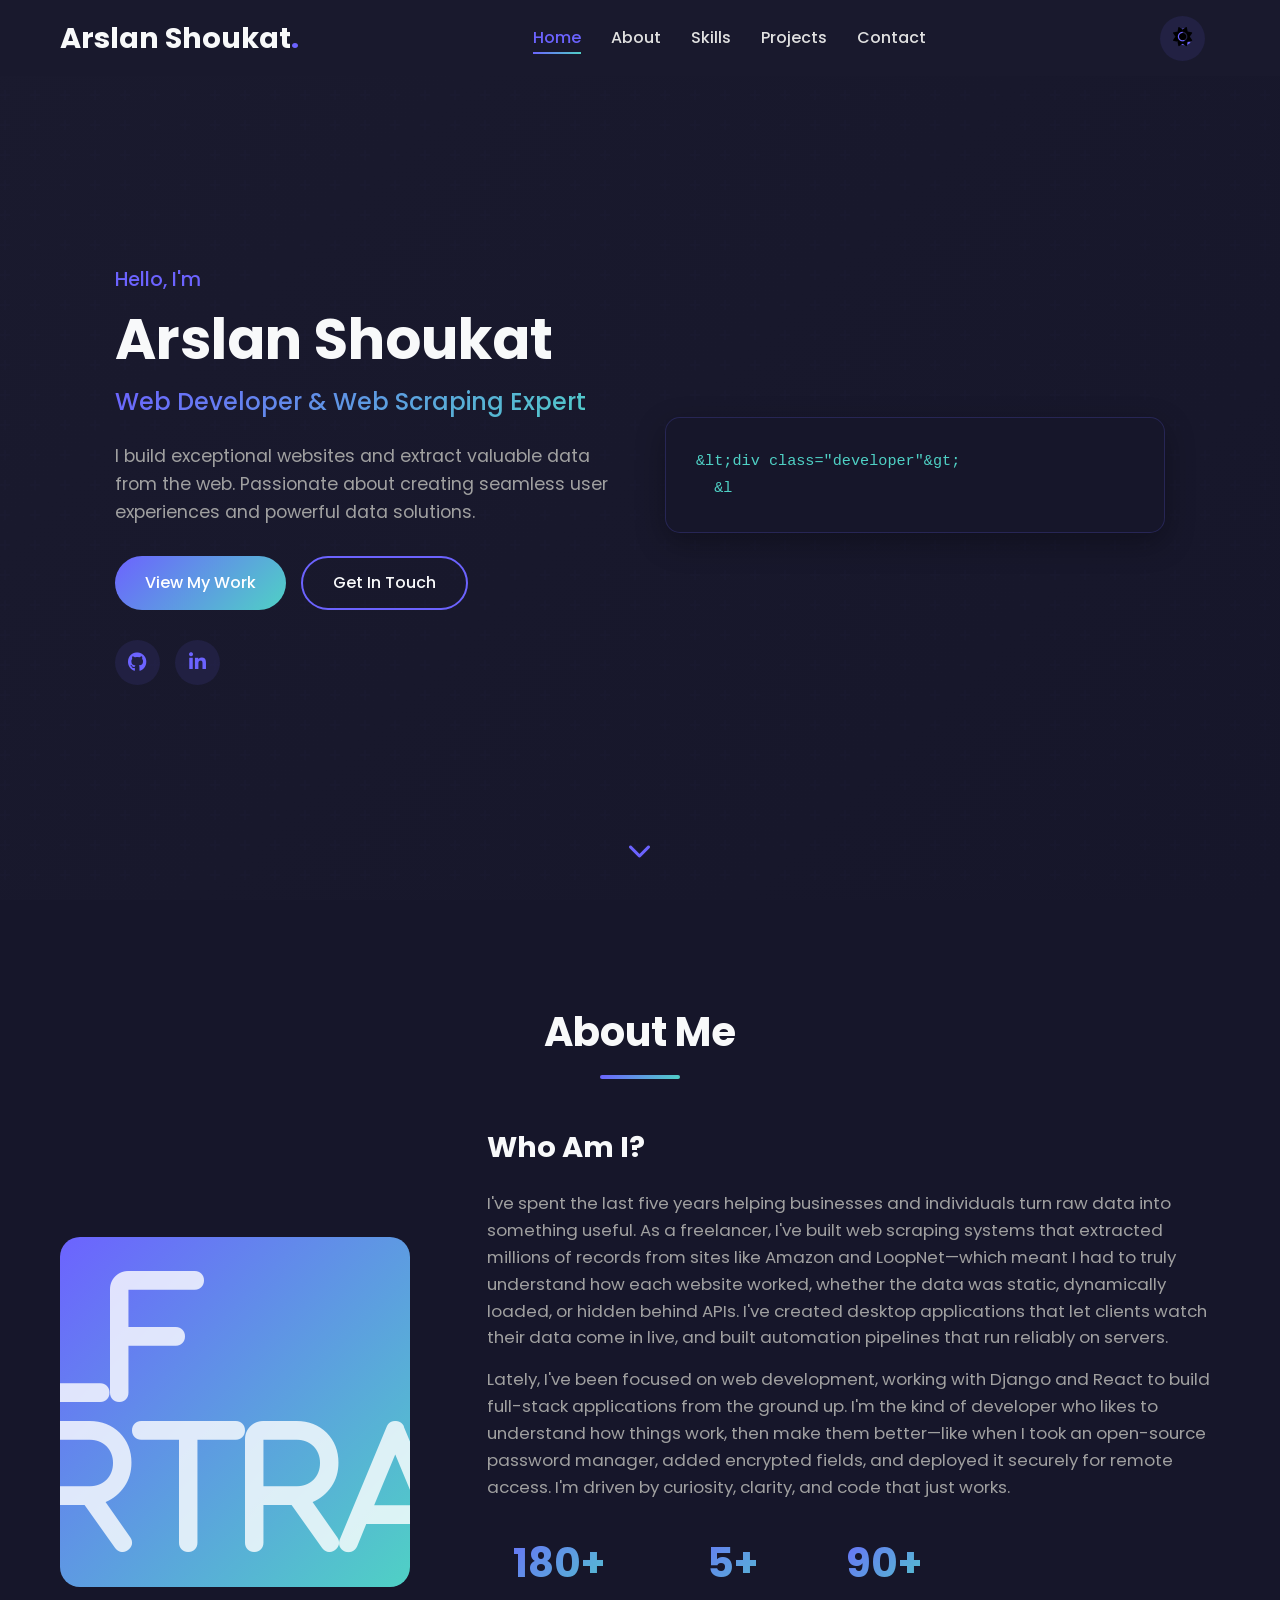
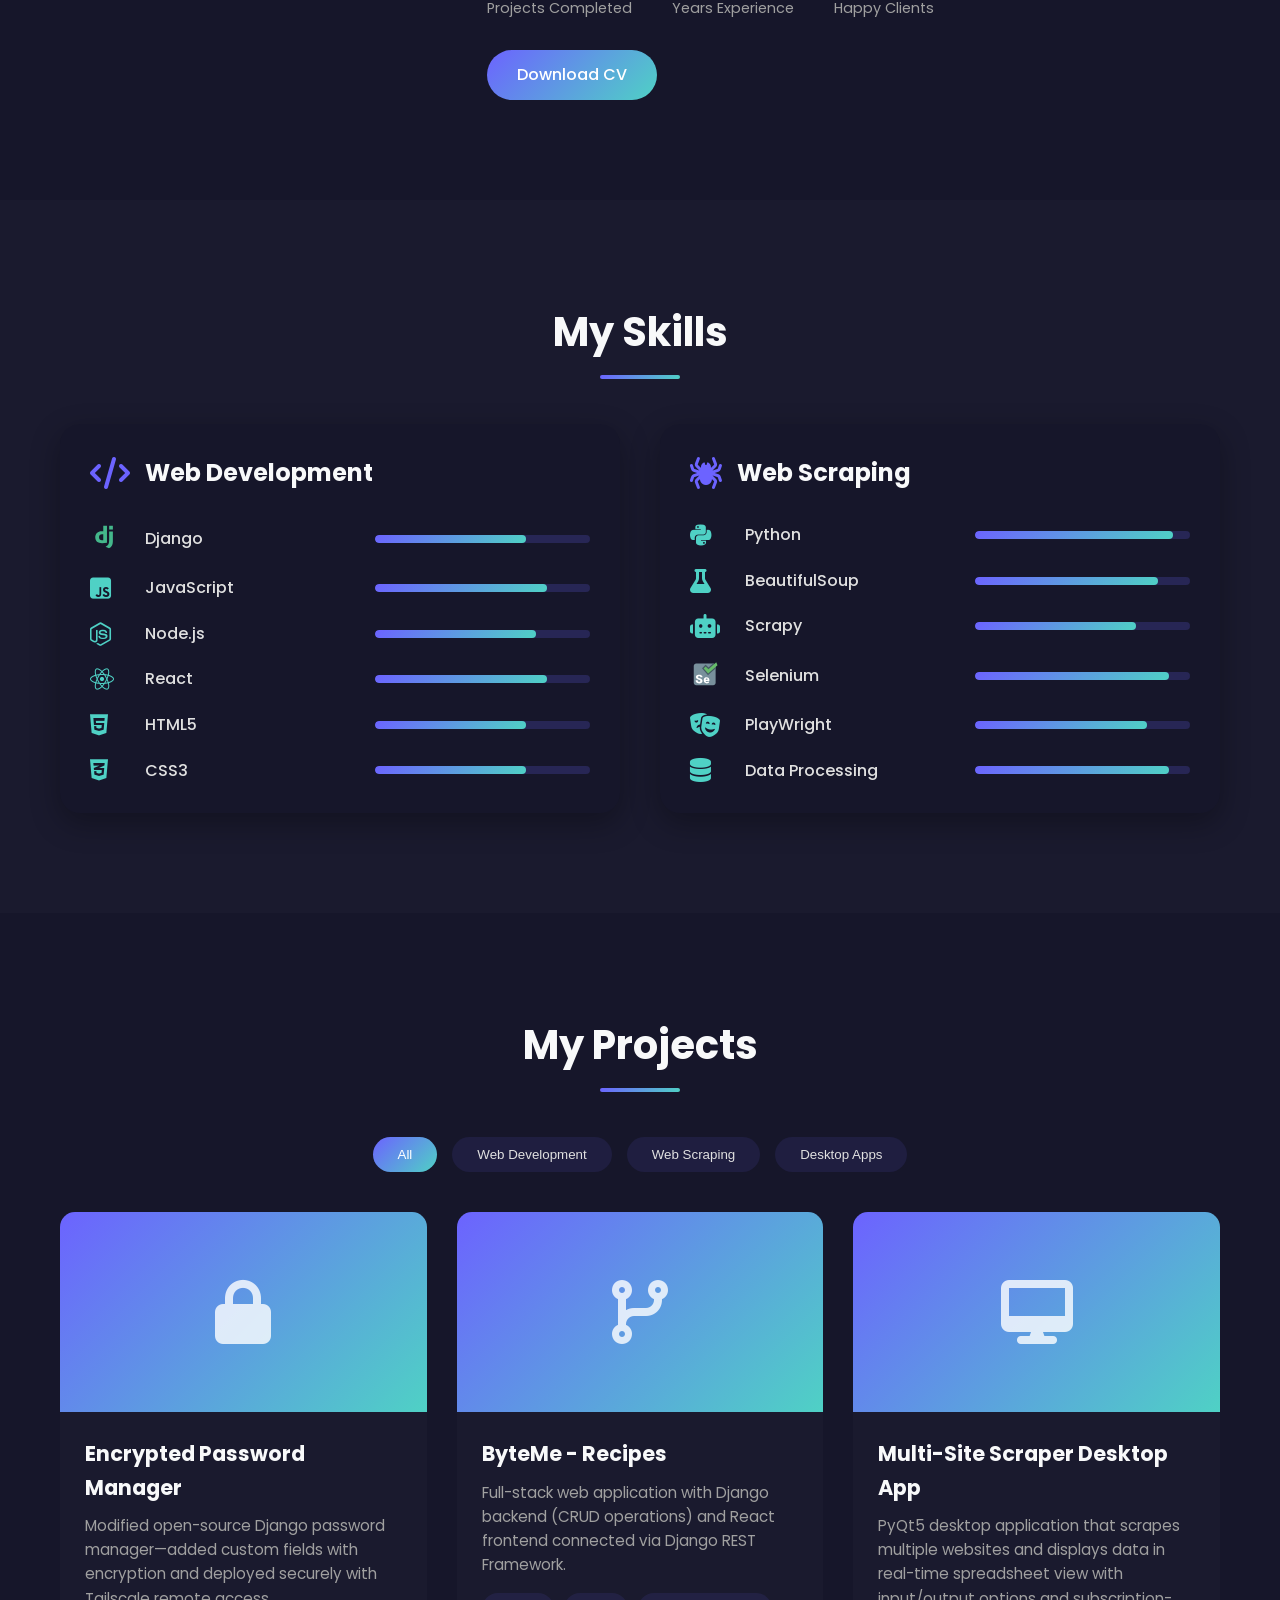
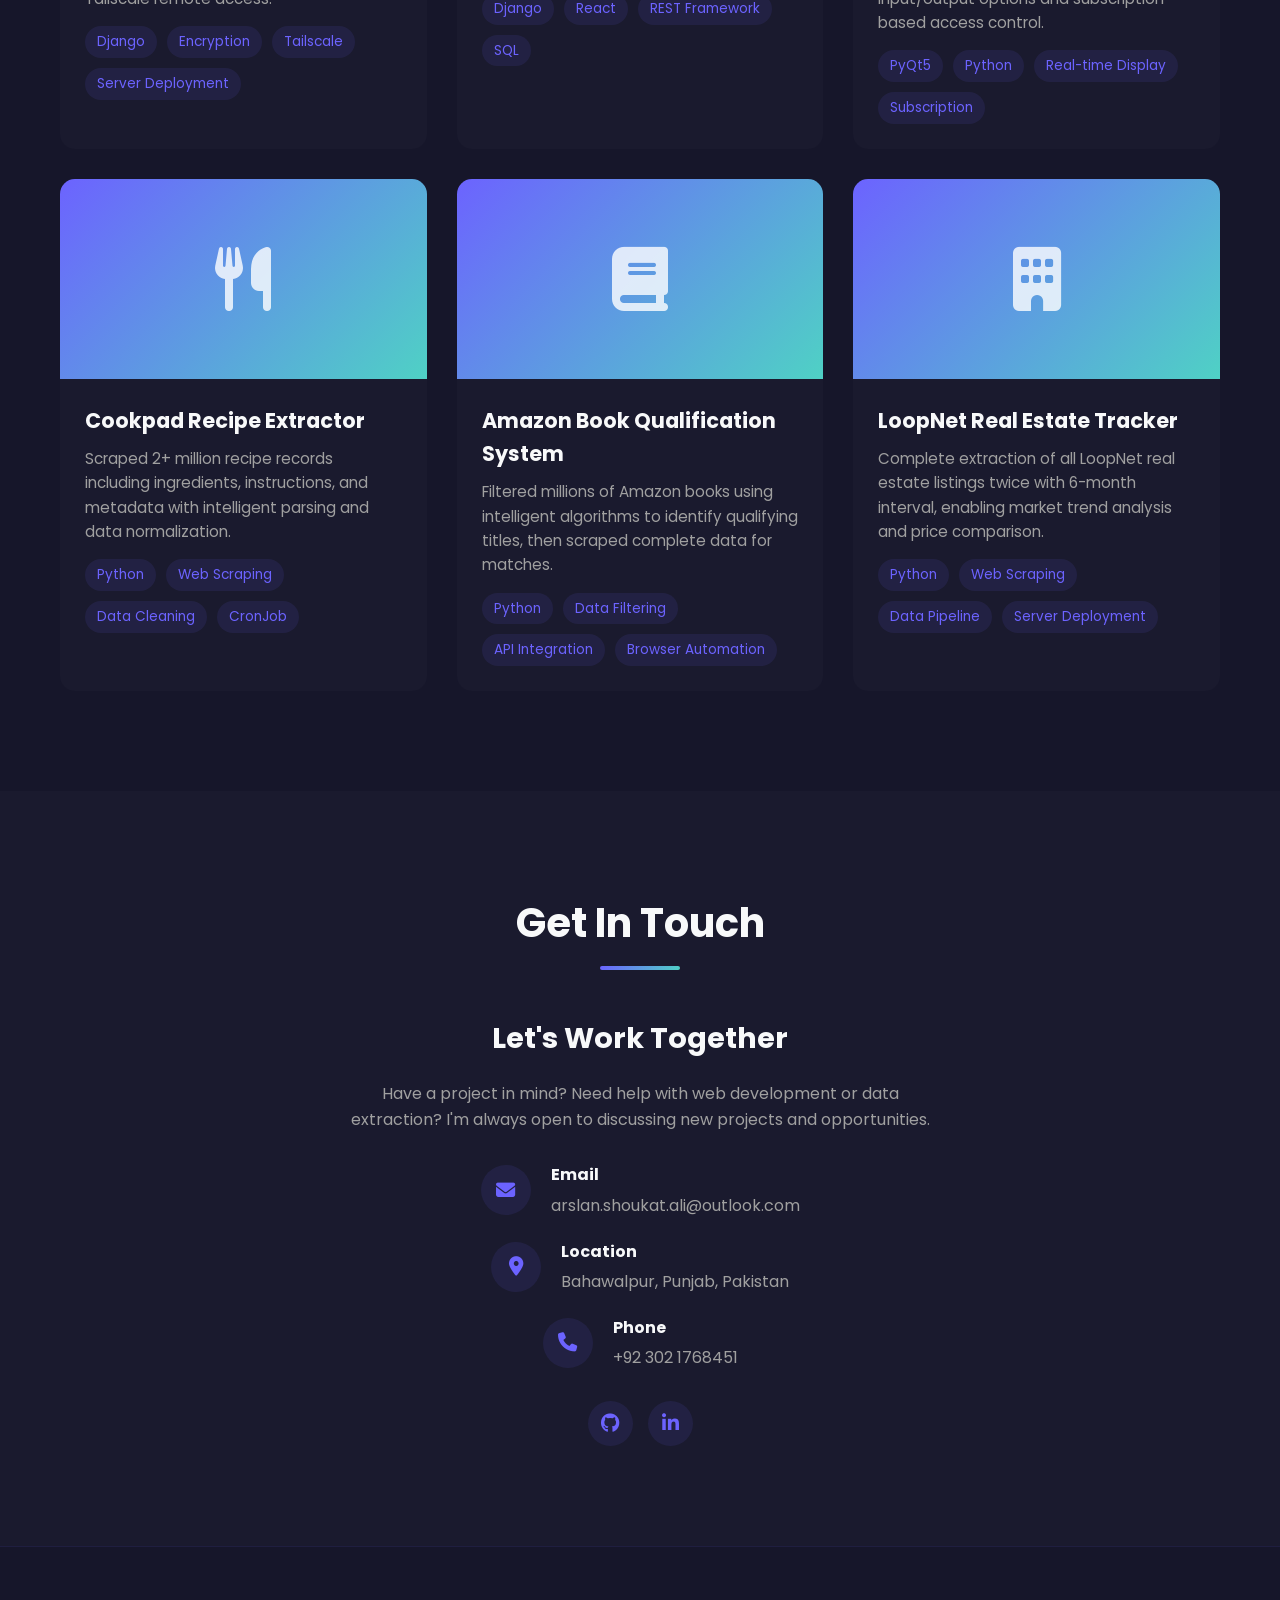
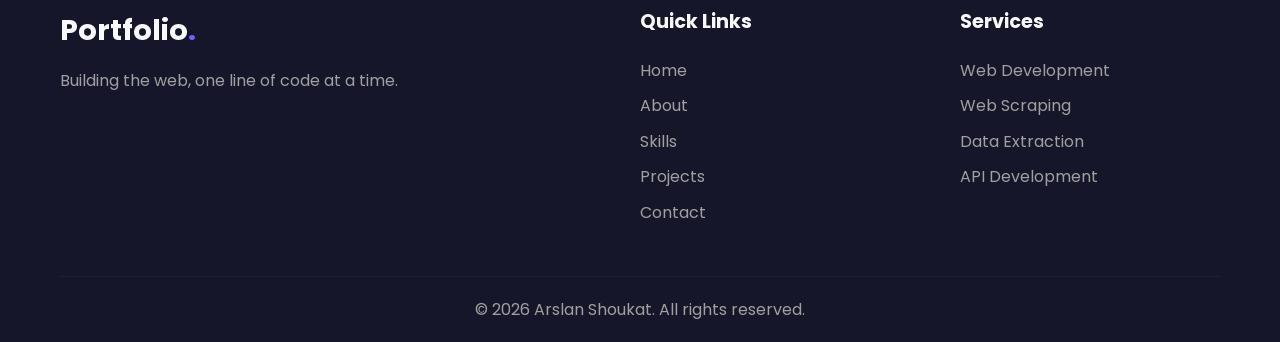
==== commit 182ae48e: "updated to include favicon and improve load time" ====
--- a/index.html
+++ b/index.html
@@ -4,7 +4,8 @@
 <head>
     <meta charset="UTF-8">
     <meta name="viewport" content="width=device-width, initial-scale=1.0">
-    <title>Portfolio | Web Developer & Web Scraping Expert</title>
+    <title>Arslan Shoukat | Web Developer & Web Scraping Expert</title>
+    <link rel="icon" type="image/png" href="src\images\favicon.png">
     <link rel="stylesheet" href="css/style.css">
     <link href="https://fonts.googleapis.com/css2?family=Poppins:wght@300;400;500;600;700&display=swap"
         rel="stylesheet">
@@ -17,7 +18,7 @@
     <!-- Navigation -->
     <nav class="navbar">
         <div class="nav-container">
-            <a href="#" class="logo">Portfolio<span>.</span></a>
+            <a href="#" class="logo">Arslan Shoukat<span>.</span></a>
             <ul class="nav-links">
                 <li><a href="#home" class="active">Home</a></li>
                 <li><a href="#about">About</a></li>
@@ -60,7 +61,7 @@
                     <!-- <a href="#" aria-label="Twitter"><i class="fab fa-twitter"></i></a> -->
                 </div>
             </div>
-            <div class="hero-image">
+            <div class="hero-image code-animation-container">
                 <div class="image-wrapper">
                     <div class="code-animation">
                         <pre><code>&lt;div class="developer"&gt;
--- a/css/style.css
+++ b/css/style.css
@@ -143,7 +143,6 @@
     width: 100%;
     z-index: 1000;
     background: var(--nav-bg);
-    background: rgba(26, 26, 46, 0.95);
     backdrop-filter: blur(10px);
     padding: 15px 0;
     transition: var(--transition);
@@ -166,7 +165,7 @@
 .logo {
     font-size: 1.8rem;
     font-weight: 700;
-    color: var(--light-color);
+    color: var(--text-primary);
 }
 
 .logo span {
@@ -371,6 +370,8 @@
     overflow: hidden;
 }
 
+
+
 .code-animation::before {
     content: '';
     position: absolute;
@@ -387,6 +388,10 @@
     font-size: 0.95rem;
     line-height: 1.8;
     animation: typing 3s steps(30) infinite;
+}
+
+[data-theme="light"] .code-animation pre {
+    color: var(--primary-color);
 }
 
 .scroll-indicator {
@@ -1076,4 +1081,7 @@
         padding: 8px 16px;
         font-size: 0.9rem;
     }
-}
+    .code-animation-container {
+        display: none;
+    }
+}
